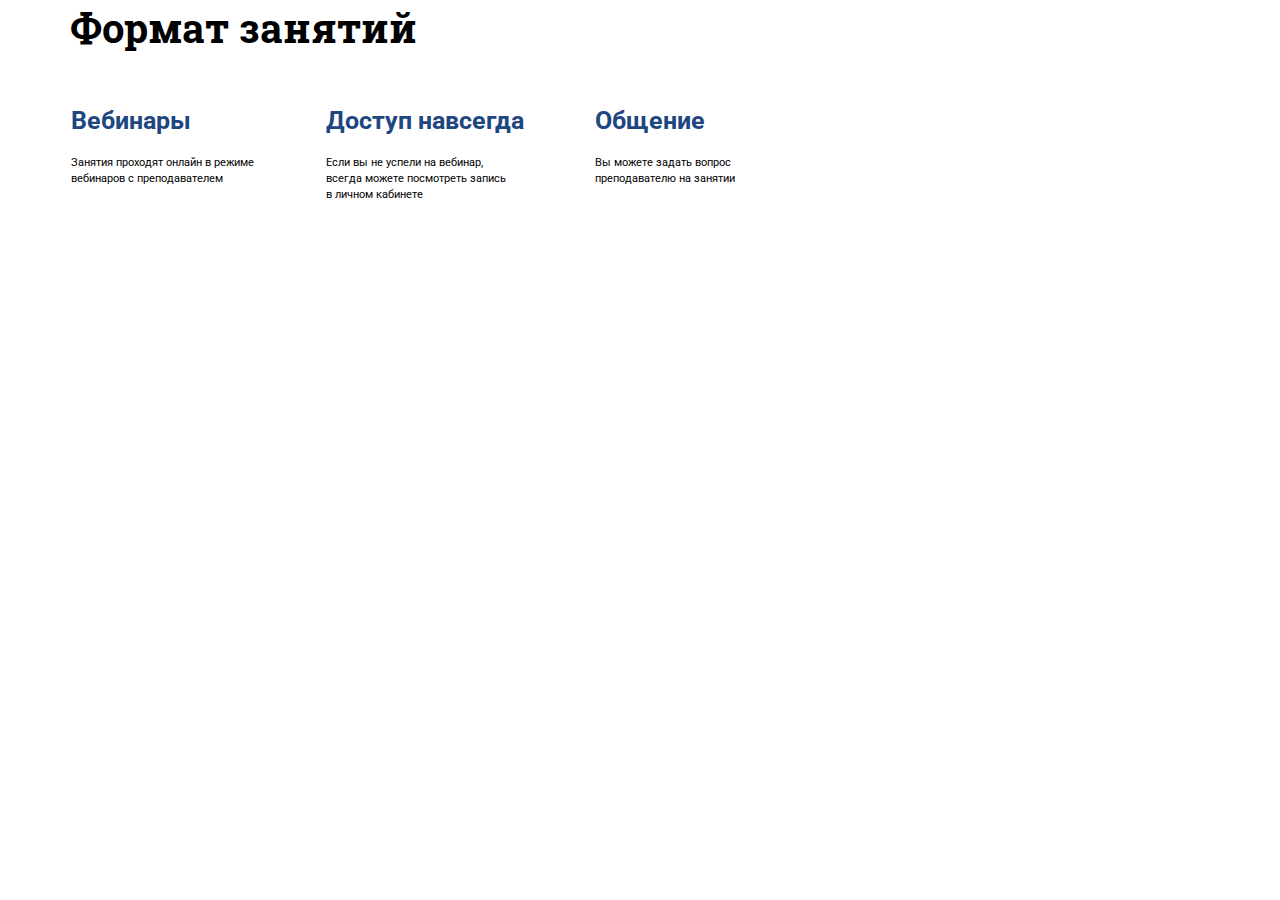
==== index.html @ 4d5e4b3a "update" ====
<!DOCTYPE html>
    <html lang="en">
        <head>
            <meta charset="UTF-8">
            <meta name="viewport" content="width=device-width, initial-scale=1.0">
            <title>Format zanyatiy</title>
            <link rel="preconnect" href="https://fonts.googleapis.com">
            <link rel="preconnect" href="https://fonts.gstatic.com" crossorigin>
            <link
                href="https://fonts.googleapis.com/css2?family=Roboto+Slab:wght@700&display=swap"
                rel="stylesheet">
            <link
                href="https://fonts.googleapis.com/css2?family=Roboto:wght@400;700&display=swap"
                rel="stylesheet">
            <link rel="stylesheet" href="css/style.css">
        </head>
        <body>
            <section>
                <div class="page">
                    <div class="main">
                        <h1>Формат занятий</h1>
                        <div class="container">
                            <div class="item">
                                <p class="head">Вебинары</p>
                                <p class="article">Занятия проходят онлайн
                                    в режиме вебинаров
                                    с преподавателем</p>
                            </div>
                            <div class="item">
                                <p class="head">Доступ навсегда</p>
                                <p class="article">Если вы не успели на вебинар,
                                    всегда
                                    можете посмотреть запись в личном кабинете</p>
                            </div>
                            <div class="item">
                                <p class="head">Общение</p>
                                <p class="article">Вы можете задать вопрос
                                    преподавателю на занятии</p>
                            </div>
                        </div>
                    </div>
                </div>
            </section>
        </body>
    </html>
---- css/style.css ----
* {
  margin: 0;
  padding: 0;
  box-sizing: border-box;
}

h1 {
  width: 100%;
  font-family: "Roboto Slab", serif;
  font-weight: 700;
  font-style: normal;
  margin-left: 70.08px;
  margin-bottom: 20px;
  line-height: 55.76px;
  font-size: 40px;
}


.container {
  display: flex;
}

.item {
  height: 22.59px;
  margin-left: 70.66px;
  font-family: "Roboto", sans-serif;
}

.article {
  display: inline-block;
  width: 185px;
  height: 39px;
  font-weight: 400;
  font-size: 11px;
  line-height: 16px;
}

.head {
  font-weight: 700;
  font-size: 25px;
  color: #1E4681;
  margin-top: 30px;
  margin-bottom: 20px;

}

.main {
  height: 200px;
  margin-bottom: 150px;
}


@media screen and (min-width: 992px) and (max-width:1279px) {
  h1 {
    width: 386.3px;
    height: 53.86px;
    font-size: 32px;
    line-height: 32.44px;
  }

  .head {
    width: 123.94px;
    height: 22.59px;
    font-size: 15px;
    line-height: 19.5px;
  }

  .article {
    width: 172px;
    height: 63px;
    font-size: 11px;
    line-height: 14.3px;
  }
}


@media screen and (min-width: 320px) and (max-width:991px) {
  .container {
    flex-direction: column;
  }

  h1 {
    width: 310.8px;
    line-height: 26.36px;
    font-size: 26px;
    margin-top: 20px;

  }

  .article {
    width: 250px;
    height: 48px;
    font-size: 12px;
    line-height: 15px;
  }

  .head {
    width: 150px;
    height: 18.17px;
    font-size: 15px;
    line-height: 31px;
    margin-bottom: 20px;
    margin-top: 0;
    color: #1E4681;
  }

  .item {
    margin-top: 60px;
  }

}
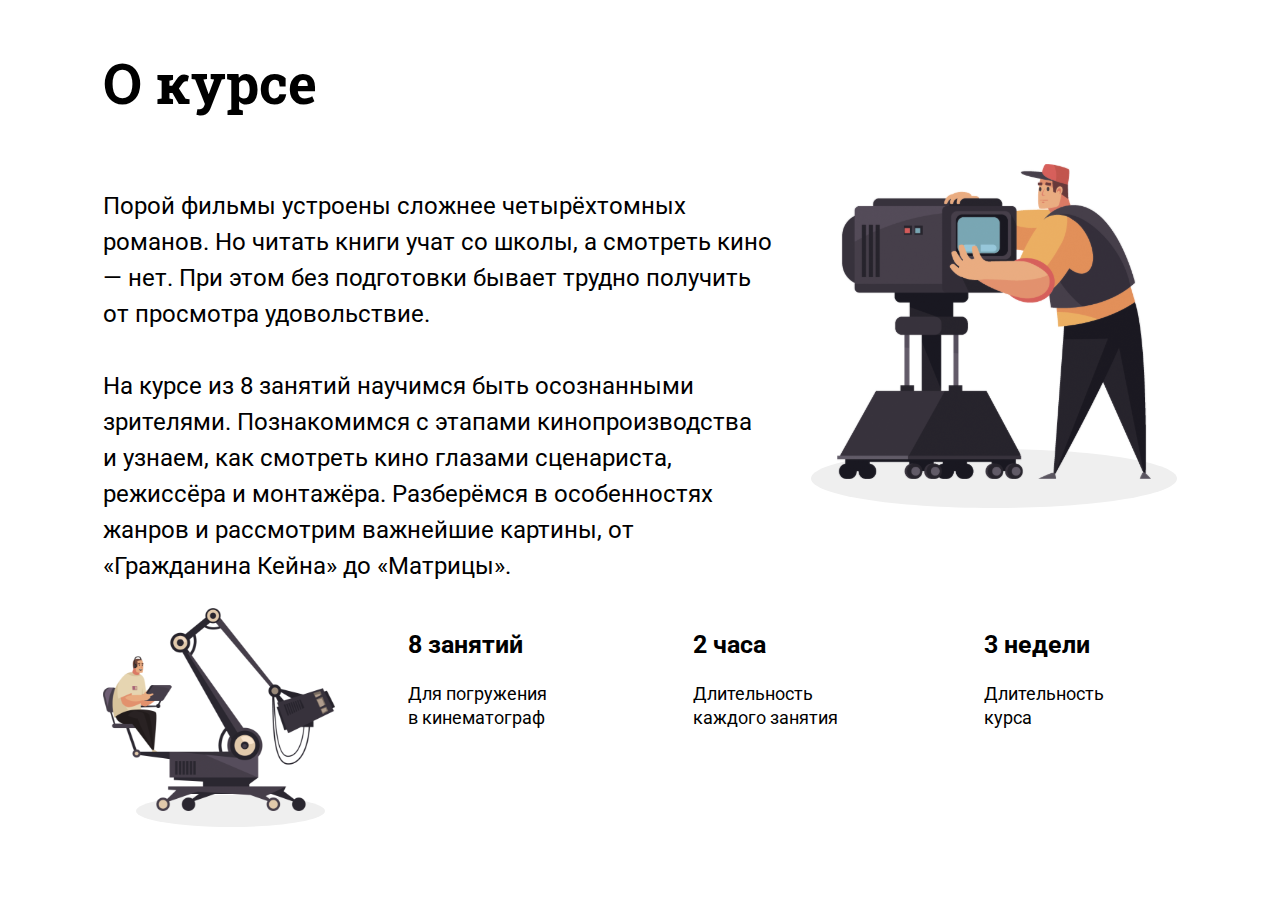
==== commit ebb673e3: "course" ====
--- a/index.html
+++ b/index.html
@@ -1,45 +1,61 @@
-    <!DOCTYPE html>
-    <html lang="en">
-        <head>
-            <meta charset="UTF-8">
-            <meta name="viewport" content="width=device-width, initial-scale=1.0">
-            <title>Format zanyatiy</title>
-            <link rel="preconnect" href="https://fonts.googleapis.com">
-            <link rel="preconnect" href="https://fonts.gstatic.com" crossorigin>
-            <link
-                href="https://fonts.googleapis.com/css2?family=Roboto+Slab:wght@700&display=swap"
-                rel="stylesheet">
-            <link
-                href="https://fonts.googleapis.com/css2?family=Roboto:wght@400;700&display=swap"
-                rel="stylesheet">
-            <link rel="stylesheet" href="css/style.css">
-        </head>
-        <body>
-            <section>
-                <div class="page">
-                    <div class="main">
-                        <h1>Формат занятий</h1>
-                        <div class="container">
-                            <div class="item">
-                                <p class="head">Вебинары</p>
-                                <p class="article">Занятия проходят онлайн
-                                    в режиме вебинаров
-                                    с преподавателем</p>
-                            </div>
-                            <div class="item">
-                                <p class="head">Доступ навсегда</p>
-                                <p class="article">Если вы не успели на вебинар,
-                                    всегда
-                                    можете посмотреть запись в личном кабинете</p>
-                            </div>
-                            <div class="item">
-                                <p class="head">Общение</p>
-                                <p class="article">Вы можете задать вопрос
-                                    преподавателю на занятии</p>
-                            </div>
-                        </div>
-                    </div>
-                </div>
-            </section>
-        </body>
-    </html>+<!DOCTYPE html>
+<html lang="en">
+
+<head>
+    <meta charset="UTF-8">
+    <meta name="viewport" content="width=device-width, initial-scale=1.0">
+    <title>Document</title>
+    <link rel="stylesheet" href="./style.css">
+    <link href="https://fonts.googleapis.com/css2?family=Roboto+Slab:wght@100..900&display=swap" rel="stylesheet">
+    <link href="https://fonts.googleapis.com/css2?family=Roboto+Slab:wght@100..900&family=Roboto:ital,wght@0,100;0,300;0,400;0,500;0,700;0,900;1,100;1,300;1,400;1,500;1,700;1,900&display=swap"
+        rel="stylesheet">
+</head>
+<body>
+    <section class="paragraph2">
+        <section class="header"> <h2>О курсе</h2>
+        </section>
+
+        <div class="course-text">
+            <p>Порой фильмы устроены сложнее четырёхтомных <br> романов.
+                Но читать книги учат со школы, а смотреть кино <br> — нет.
+                При этом без подготовки бывает трудно получить <br> от просмотра
+                удовольствие.
+                <br>
+                <br>
+                На курсе из 8 занятий научимся быть осознанными <br> зрителями.
+                Познакомимся с этапами кинопроизводства <br> и узнаем,
+                как смотреть кино глазами сценариста, <br> режиссёра и
+                монтажёра. Разберёмся в особенностях <br> жанров и рассмотрим
+                важнейшие картины, от <br> «Гражданина Кейна» до «Матрицы».
+            </p>
+            <img id="photograph" src="./pictures/Frame.svg" alt="picture1">
+        </div>
+
+        <article class="table">
+            <img id="worker-man" src="./pictures/picture2.svg" alt="picture2">
+
+            <div class="course-info">
+                <h2>8 занятий </h2>
+                <p>Для погружения <br>
+                    в кинематограф</p>
+            </div>
+
+            <div class="course-info">
+                <h2>2 часа</h2>
+                <p>Длительность <br>
+                    каждого занятия</p>
+            </div>
+
+            <div class="course-info">
+                <h2>3 недели</h2>
+                <p>Длительность <br>
+                    курса</p>
+            </div>
+
+        </article>
+    </section>
+
+    
+</body>
+
+</html>--- a/style.css
+++ b/style.css
@@ -0,0 +1,141 @@
+   /* paragraph2 */
+  .paragraph2 h2{
+      font-family: 'Roboto Slab';
+      font-weight: 700;
+      font-size: 55px;
+    }
+  .paragraph2{
+      font-family: "Roboto", sans-serif;
+      width: 85%;
+      margin: 0 auto;
+    }
+   #worker-man{
+      width: 232px;
+      height: 219px;
+    }
+  .course-text{
+      display: flex;
+      justify-content: space-between;
+    }
+  .course-text p{
+      font-size: 24px;
+      font-weight: 400;
+      line-height: 36px;
+    }
+  #photograph{
+      width: 366px;
+      height: 344px;
+  }
+  .table{
+      display: flex;
+  }
+  .table div{
+      margin: 0 auto;
+  }
+  .course-info h2{
+      font-weight: 700;
+      font-size: 25px;
+      line-height: 32.5px;
+      font-family: 'Roboto';
+  }
+  .course-info p{
+      font-weight: 400;
+      font-size: 18px;
+      line-height: 23.4px;
+      font-family: 'Roboto';
+  }
+
+   /* tablet media */
+
+@media only screen and (min-width: 992px) and (max-width: 1279px){
+  .paragraph2{
+      width: 85%;
+      margin: 0 auto;
+  }
+  .paragraph2 h2{
+    font-size: 32px;
+    line-height: 32.44px;
+  }
+  .paragraph2 p{
+    font-size:14px ;
+    line-height: 21px;
+    width: 85%;
+  }
+#photograph{
+    width:211.98px ;
+    height: 199.23px;
+  }
+#worker-man{
+    width: 134.37px;
+    height: 126.84px;
+  }
+.course-info h2{
+    font-size: 15px;
+    line-height: 19.5px;
+  } 
+.course-info p{
+   font-size: 13px;
+   line-height: 14.3px;
+  }
+
+}
+
+/* Mobile media */
+
+@media only screen and (min-width: 320px) and (max-width: 991px){
+  .paragraph2{
+      width: 100vw;
+      margin: 0 auto;
+      display: flex;
+      flex-direction: column;
+      align-items: center;
+  }
+  .paragraph2 h2{
+      font-size: 38px;
+      line-height: 26.36px;
+      margin: 0px;
+  }
+  .paragraph2 p{
+      font-size: 27px;
+      line-height: 30.3px;
+  }
+  #photograph{
+      margin: 0 auto;
+  }
+  #worker-man{
+      display: none;
+  }
+  .course-text{
+      display: flex;
+      /* flex-direction: column; */
+      flex-wrap: wrap;
+      width: 70%;
+      max-width: 290px;
+  }
+  .course-text p{
+      font-size: 12px;
+  }
+  .course-text h2{
+      font-size: 15px;
+  }
+  .course-info{
+      width: 100px;
+  }
+  .course-info h2{
+      font-size: 20px;
+      width: 20vw; 
+  }
+  .course-info p{
+      margin-top: 0px;
+      font-size: 16px;
+      font-weight: 400;
+  }
+  /* .course-info:last-child{
+      justify-content: flex-start;
+ }  */
+  .table{
+     flex-wrap: wrap; 
+     width: 80%;
+ }
+
+}
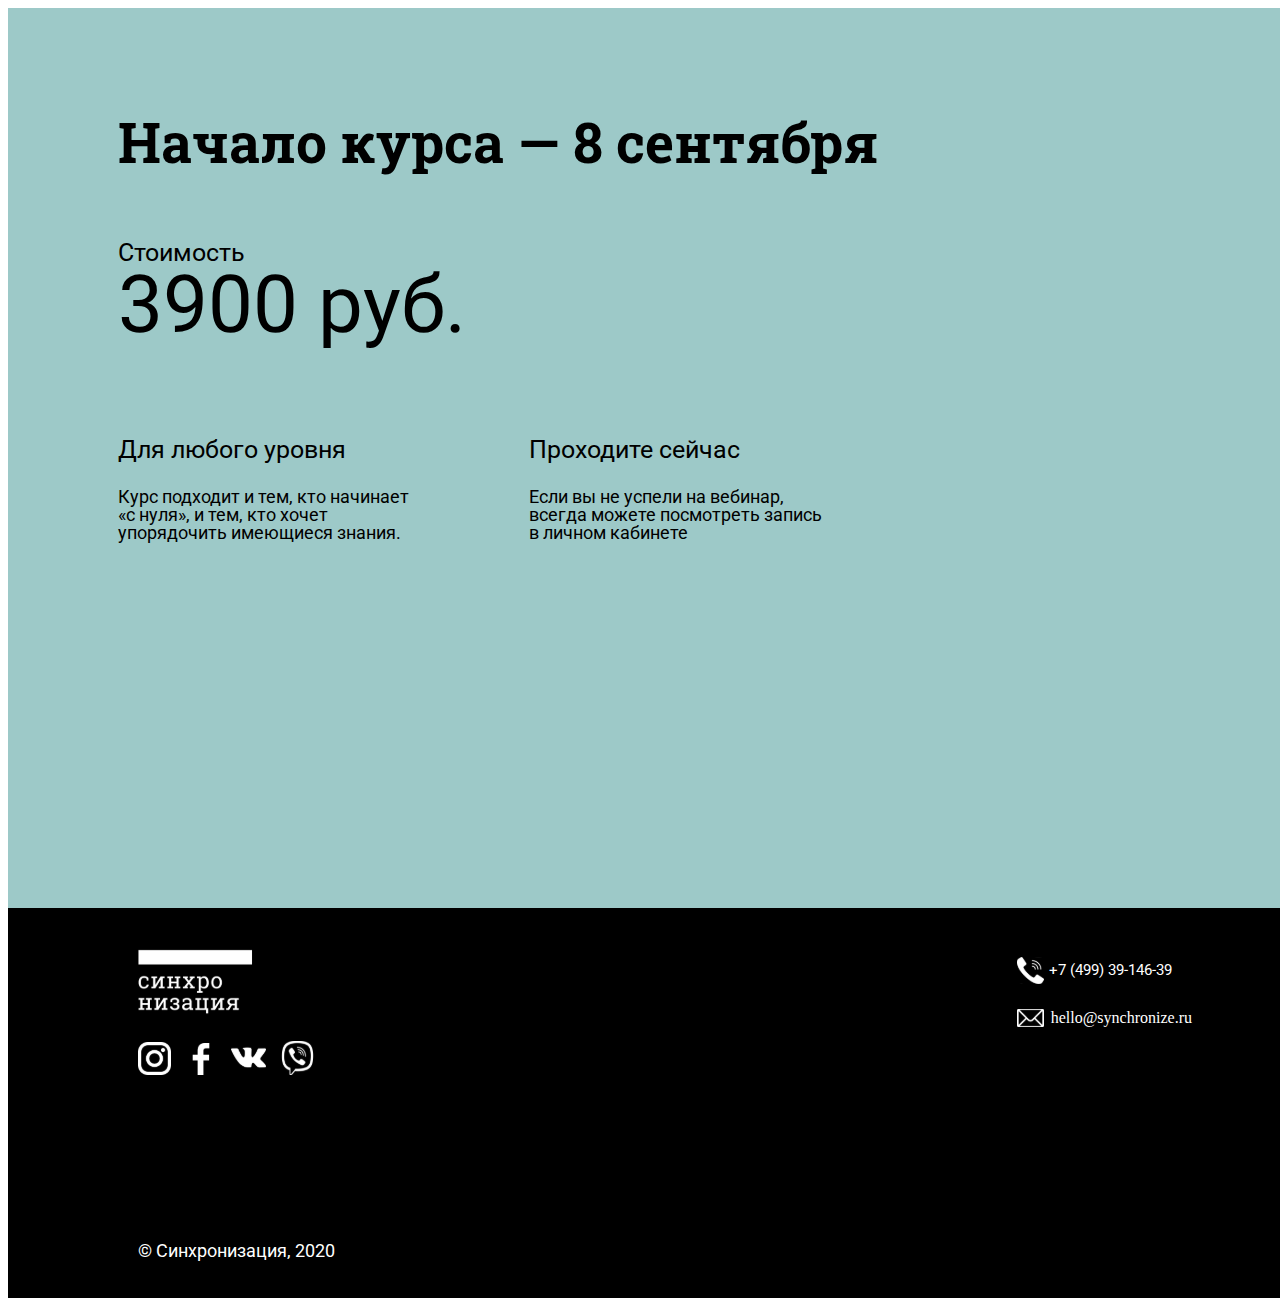
==== commit 8f8c90a2: "end" ====
--- a/index.html
+++ b/index.html
@@ -7,55 +7,64 @@
     <title>Document</title>
     <link rel="stylesheet" href="./style.css">
     <link href="https://fonts.googleapis.com/css2?family=Roboto+Slab:wght@100..900&display=swap" rel="stylesheet">
-    <link href="https://fonts.googleapis.com/css2?family=Roboto+Slab:wght@100..900&family=Roboto:ital,wght@0,100;0,300;0,400;0,500;0,700;0,900;1,100;1,300;1,400;1,500;1,700;1,900&display=swap"
+    <link
+        href="https://fonts.googleapis.com/css2?family=Roboto+Slab:wght@100..900&family=Roboto:ital,wght@0,100;0,300;0,400;0,500;0,700;0,900;1,100;1,300;1,400;1,500;1,700;1,900&display=swap"
         rel="stylesheet">
 </head>
+
 <body>
-    <section class="paragraph2">
-        <section class="header"> <h2>О курсе</h2>
-        </section>
+    <section class="course-end">
+        <h2 class="time">Начало курса — 8 сентября</h2>
+        <p class="price">Стоимость</p>
+        <h2 class="rub">3900 руб.</h2>
 
-        <div class="course-text">
-            <p>Порой фильмы устроены сложнее четырёхтомных <br> романов.
-                Но читать книги учат со школы, а смотреть кино <br> — нет.
-                При этом без подготовки бывает трудно получить <br> от просмотра
-                удовольствие.
-                <br>
-                <br>
-                На курсе из 8 занятий научимся быть осознанными <br> зрителями.
-                Познакомимся с этапами кинопроизводства <br> и узнаем,
-                как смотреть кино глазами сценариста, <br> режиссёра и
-                монтажёра. Разберёмся в особенностях <br> жанров и рассмотрим
-                важнейшие картины, от <br> «Гражданина Кейна» до «Матрицы».
-            </p>
-            <img id="photograph" src="./pictures/Frame.svg" alt="picture1">
-        </div>
+        <div class="info">
 
-        <article class="table">
-            <img id="worker-man" src="./pictures/picture2.svg" alt="picture2">
-
-            <div class="course-info">
-                <h2>8 занятий </h2>
-                <p>Для погружения <br>
-                    в кинематограф</p>
+            <div>
+                <p class="thead">Для любого уровня</p>
+                <p class="base">Курс подходит и тем, кто начинает <br> «с нуля», и тем, кто хочет <br>
+                    упорядочить имеющиеся знания.</p>
             </div>
 
-            <div class="course-info">
-                <h2>2 часа</h2>
-                <p>Длительность <br>
-                    каждого занятия</p>
+            <div>
+                <p class="thead">Проходите сейчас</p>
+                <p class="base">Если вы не успели на вебинар, <br> всегда можете посмотреть запись <br>
+                    в личном кабинете</p>
+            </div>
+        </div>
+    </section>
+
+    <footer>
+        <div class="black">
+            <div class="all-left">
+                <div class="logo">
+                    <img id="footer-logo" src="/pictures/footer-logo.svg" alt="footer">
+                </div>
+                <div class="logos">
+                    <img id="insta" src="./pictures/insta.svg" alt="instagram">
+                    <img id="fb" src="./pictures/fb.svg" alt="fb">
+                    <img id="twit" src="./pictures/twitter.svg" alt="twitter">
+                    <img id="watsapp" src="./pictures/watsapp.svg" alt="watsapp">
+                </div>
+            </div>
+            <div class="left">
+                <div class="phone">
+                    <img class="cell-phone" src="./pictures/phone_white.svg" alt="phone">
+                    <p class="number">+7 (499) 39-146-39</p>
+                </div>
+
+                <div class="mail">
+                    <img class="e-mail" src="./pictures/mail_white.svg" alt="mail">
+                    <p class="hello">hello@synchronize.ru</p>
+
+                </div>
             </div>
 
-            <div class="course-info">
-                <h2>3 недели</h2>
-                <p>Длительность <br>
-                    курса</p>
-            </div>
+        </div>
+        <p class="date">© Синхронизация, 2020</p>
 
-        </article>
-    </section>
+    </footer>
 
-    
 </body>
 
 </html>--- a/style.css
+++ b/style.css
@@ -1,141 +1,252 @@
-   /* paragraph2 */
-  .paragraph2 h2{
-      font-family: 'Roboto Slab';
-      font-weight: 700;
-      font-size: 55px;
-    }
-  .paragraph2{
-      font-family: "Roboto", sans-serif;
-      width: 85%;
-      margin: 0 auto;
-    }
-   #worker-man{
-      width: 232px;
-      height: 219px;
-    }
-  .course-text{
-      display: flex;
-      justify-content: space-between;
-    }
-  .course-text p{
-      font-size: 24px;
-      font-weight: 400;
-      line-height: 36px;
-    }
-  #photograph{
-      width: 366px;
-      height: 344px;
-  }
-  .table{
-      display: flex;
-  }
-  .table div{
-      margin: 0 auto;
-  }
-  .course-info h2{
-      font-weight: 700;
-      font-size: 25px;
-      line-height: 32.5px;
-      font-family: 'Roboto';
-  }
-  .course-info p{
-      font-weight: 400;
-      font-size: 18px;
-      line-height: 23.4px;
-      font-family: 'Roboto';
-  }
+/* footer'den ust hisse */
+  
+.course-end{
+    width: 100%;
+    height: 100vh;
+    padding-left: 50px;
+    background-color: #9DC9C8;
+    display: flex;
+    flex-direction: column;
+    align-content:space-evenly;
+}
+.info{
+   display: flex;
+   font-family: 'Roboto';
+   font-weight: 400;
+   font-size: 25px;
+   line-height: 101.38%;
+}
+.price{
+    font-weight: 400;
+    font-size: 25px;
+    font-family: 'Roboto';
+    line-height: 101.38%;
+    padding: 0px 60px;
+    margin-bottom: 0px;
+}
+.time{
+    font-family: 'Roboto Slab';
+    font-weight: 700;
+    font-size: 55px;
+    line-height: 101.38%;
+    padding:60px 0px 0px 60px;
+}
+.rub{
+    font-family: 'Roboto';
+    font-weight: 400;
+    font-size: 80px;
+    line-height: 101.38%;
+    padding: 0px 0px 0px 60px;
+    margin-top: 0px;
+}
+.thead{
+    font-weight: 400;
+    font-size: 25px;
+    line-height: 25.35px;
+    padding: 0px 60px ;
+}
+.base{
+    font-weight: 400;
+    font-size: 18px;
+    line-height: 18.25px;
+    padding: 0px 60px;
+}
+
+   /* footer */
+
+footer{
+   width: 100%;
+   height: 390px ;
+   padding-left: 50px;
+   background-color: #000;
+   display: flex;
+   flex-direction: column;
+   justify-content: space-between;
+}
+ .black{
+  display: flex;
+  justify-content: space-between;
+}  
+#insta{
+  padding: 0px 10px 0px 0px;
+}
+#fb{
+  padding: 0px 10px 0px 0px;
+}
+#twit{
+  padding: 0px 10px 0px 0px;
+}
+#watsapp{
+  padding: 0px 10px 0px 0px;
+}
+.logo{
+  padding: 40px 0px 0px 80px;
+  margin-left: 0px;
+}
+.logos{
+  padding:20px 0px 0px 80px ;
+}
+.left{
+  flex-direction: column;
+  padding: 40px 130px 0px 0px;
+}
+.left p{
+  color: #fff;
+}
+.phone{
+  display: flex;
+}
+.cell-phone{
+  margin-right: 5px;
+}
+.number{
+ font-family: 'Roboto';
+ font-weight: 400;
+ font-size: 15px;
+ line-height: 101.38%;
+ color: #FFFFFF;
+}
+.mail{
+  display: flex;
+}
+.e-mail{
+  margin-right: 7px;
+}
+.date{
+ color: #fff;
+ font-family: 'Roboto';
+ font-weight: 400;
+ font-size: 18px;
+ line-height: 101.38%;
+ padding:0px 0px 20px 80px;
+ }
+.all-left{
+ display: flex;
+ flex-direction: column;
+ }
 
    /* tablet media */
 
 @media only screen and (min-width: 992px) and (max-width: 1279px){
-  .paragraph2{
-      width: 85%;
-      margin: 0 auto;
-  }
-  .paragraph2 h2{
-    font-size: 32px;
-    line-height: 32.44px;
-  }
-  .paragraph2 p{
-    font-size:14px ;
-    line-height: 21px;
-    width: 85%;
-  }
-#photograph{
-    width:211.98px ;
-    height: 199.23px;
-  }
-#worker-man{
-    width: 134.37px;
-    height: 126.84px;
-  }
-.course-info h2{
-    font-size: 15px;
-    line-height: 19.5px;
-  } 
-.course-info p{
-   font-size: 13px;
-   line-height: 14.3px;
-  }
-
+    .course-end{
+        width: 100%;
+        height:451.75px;
+        padding-left: 50px;
+        }
+      .time{
+        font-size: 32px;
+        line-height: 32.44px;
+        }
+      .price{
+        font-size: 14px;
+        line-height: 14.19px;
+        }
+      .rub{
+        font-size: 46px;
+        line-height: 46.64px;
+        }
+      .thead{
+        font-size: 14px;
+        line-height: 14.19px;
+        }
+      .base{
+        font-size: 10px;
+        line-height: 10.14px;
+        }
+      footer{
+        width: 100%;
+        height: 225.88px;
+        padding-left:50px ;
+        }
+      #footer-logo{
+        width: 66.6px;
+        height: 39.38px;
+        }
+      #insta{
+        width: 19.11px;
+        height: 19.11px;
+        }
+      #fb{
+        width: 18.53px;
+        height:18.53px ;
+        }
+      #twit{
+        width: 20.27px;
+        height: 20.27px;
+        }
+      #watsapp{
+        width: 19.69px;
+        height: 19.69px;
+        }
+      .cell-phone{
+        width: 15.64px;
+        height: 15.64px;
+        }
+      .number{
+        font-size: 14px;
+        line-height: 14.19px;
+        margin-top: 0px ;
+        }
+      .e-mail{
+        width: 15.64px;
+        height: 10.43px;
+        }
+      .hello{
+        font-size: 14px;
+        line-height: 14.19px;
+        margin-top: 0px;
+       }
+      .date{
+        font-size: 10px;
+        line-height: 10.14px;
+       } 
 }
 
 /* Mobile media */
 
 @media only screen and (min-width: 320px) and (max-width: 991px){
-  .paragraph2{
-      width: 100vw;
-      margin: 0 auto;
-      display: flex;
-      flex-direction: column;
-      align-items: center;
-  }
-  .paragraph2 h2{
-      font-size: 38px;
-      line-height: 26.36px;
-      margin: 0px;
-  }
-  .paragraph2 p{
-      font-size: 27px;
-      line-height: 30.3px;
-  }
-  #photograph{
-      margin: 0 auto;
-  }
-  #worker-man{
-      display: none;
-  }
-  .course-text{
-      display: flex;
-      /* flex-direction: column; */
-      flex-wrap: wrap;
-      width: 70%;
-      max-width: 290px;
-  }
-  .course-text p{
-      font-size: 12px;
-  }
-  .course-text h2{
-      font-size: 15px;
-  }
-  .course-info{
-      width: 100px;
-  }
-  .course-info h2{
-      font-size: 20px;
-      width: 20vw; 
-  }
-  .course-info p{
-      margin-top: 0px;
-      font-size: 16px;
-      font-weight: 400;
-  }
-  /* .course-info:last-child{
-      justify-content: flex-start;
- }  */
-  .table{
-     flex-wrap: wrap; 
-     width: 80%;
- }
-
-}
+    .course-end{
+        width: 100%;
+        padding-right: 35px;
+        padding-bottom: 20px;
+    }
+    .time{
+     font-size: 26px;
+    }
+    .price{
+     font-size: 12px;
+    }
+    .rub{
+     font-size: 37px;
+    }
+    .thead{
+     font-size: 12px;
+    }
+    .base{
+     font-size: 10px;
+    }
+     .course-end .time{
+        width: 30%;
+        font-size: 36px;
+        line-height: 37.36px;
+    }
+    .course-end .price{
+        font-size: 12px;
+    }
+    .course-end .rub{
+        font-size: 37px;
+    }
+    footer{
+        width: 100%;
+        height: 60vh;
+        padding-right: 35px;
+    }
+    .black{
+        display: flex;
+        flex-direction: column;
+    }
+    .left{
+        padding: 60px 0px 0px 80px;
+        line-height: 5px;
+    }
+ }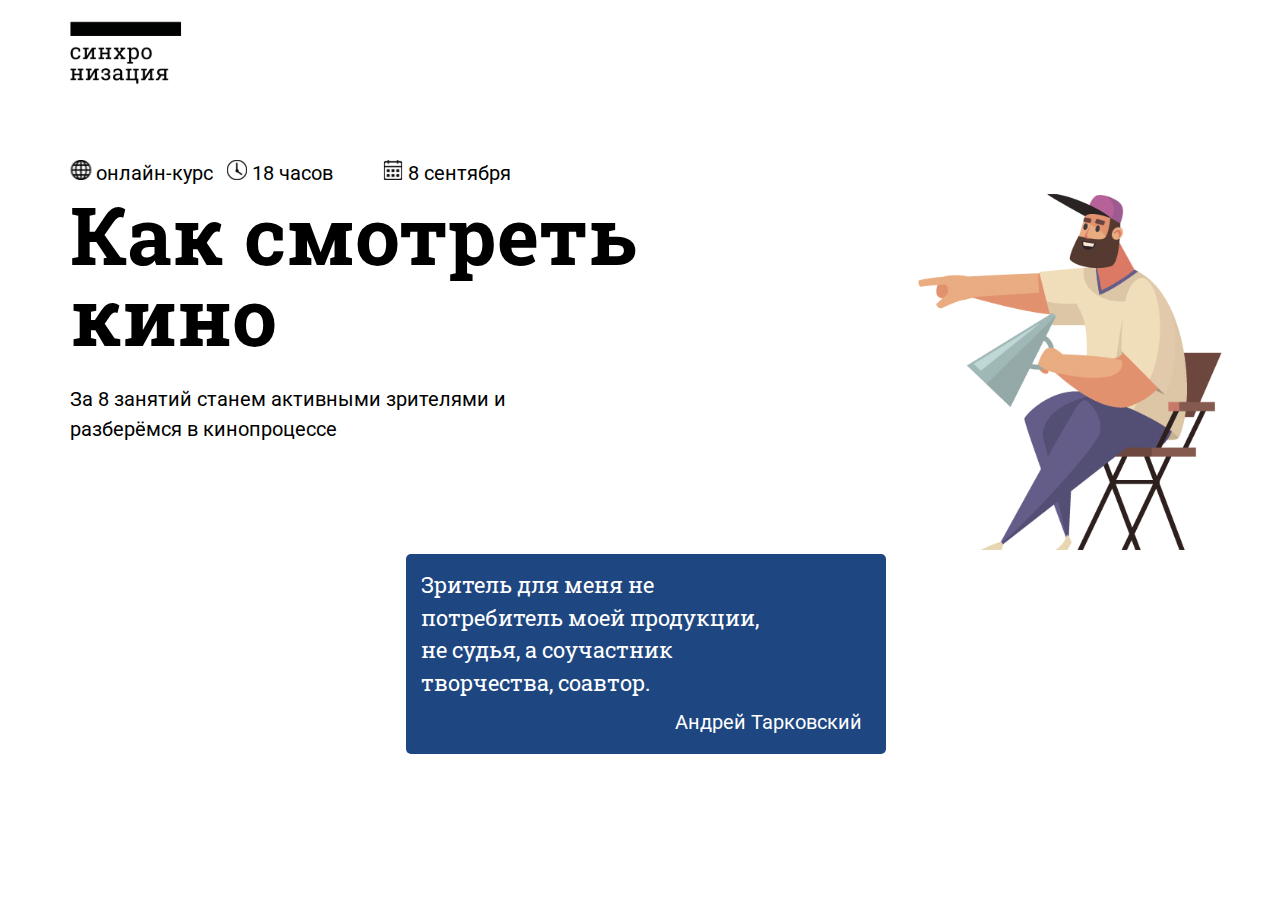
==== commit b85dbadc: "update" ====
--- a/index.html
+++ b/index.html
@@ -1,70 +1,63 @@
 <!DOCTYPE html>
-<html lang="en">
-
-<head>
-    <meta charset="UTF-8">
-    <meta name="viewport" content="width=device-width, initial-scale=1.0">
-    <title>Document</title>
-    <link rel="stylesheet" href="./style.css">
-    <link href="https://fonts.googleapis.com/css2?family=Roboto+Slab:wght@100..900&display=swap" rel="stylesheet">
-    <link
-        href="https://fonts.googleapis.com/css2?family=Roboto+Slab:wght@100..900&family=Roboto:ital,wght@0,100;0,300;0,400;0,500;0,700;0,900;1,100;1,300;1,400;1,500;1,700;1,900&display=swap"
-        rel="stylesheet">
-</head>
-
-<body>
-    <section class="course-end">
-        <h2 class="time">Начало курса — 8 сентября</h2>
-        <p class="price">Стоимость</p>
-        <h2 class="rub">3900 руб.</h2>
-
-        <div class="info">
-
-            <div>
-                <p class="thead">Для любого уровня</p>
-                <p class="base">Курс подходит и тем, кто начинает <br> «с нуля», и тем, кто хочет <br>
-                    упорядочить имеющиеся знания.</p>
-            </div>
-
-            <div>
-                <p class="thead">Проходите сейчас</p>
-                <p class="base">Если вы не успели на вебинар, <br> всегда можете посмотреть запись <br>
-                    в личном кабинете</p>
-            </div>
-        </div>
-    </section>
-
-    <footer>
-        <div class="black">
-            <div class="all-left">
-                <div class="logo">
-                    <img id="footer-logo" src="/pictures/footer-logo.svg" alt="footer">
-                </div>
-                <div class="logos">
-                    <img id="insta" src="./pictures/insta.svg" alt="instagram">
-                    <img id="fb" src="./pictures/fb.svg" alt="fb">
-                    <img id="twit" src="./pictures/twitter.svg" alt="twitter">
-                    <img id="watsapp" src="./pictures/watsapp.svg" alt="watsapp">
+<html lang="ru">
+    <head>
+        <meta charset="UTF-8">
+        <meta name="viewport" content="width=device-width, initial-scale=1.0">
+        <title>kak smotret kino</title>
+        <link rel="preconnect" href="https://fonts.googleapis.com">
+        <link rel="preconnect" href="https://fonts.gstatic.com" crossorigin>
+        <link
+            href="https://fonts.googleapis.com/css2?family=Roboto&family=Roboto+Slab:wght@400;700&display=swap"
+            rel="stylesheet">
+        <link
+            href="https://fonts.googleapis.com/css2?family=Roboto:wght@400;700&display=swap"
+            rel="stylesheet">
+        <link rel="stylesheet" href="css/style.css">
+    </head>
+    <body>
+        <section>
+            <div class="container">
+                <div class="block">
+                    <div>
+                        <header class="header">
+                            <img src="images/logo.svg" alt="logo">
+                        </header>
+                    </div>
+                    <div class="div-header">
+                        <div class="drop">
+                            <img class="logo" src="images/globe.svg" alt>
+                            <p class="text">онлайн-курс</p>
+                        </div>
+                        <div class="drop">
+                            <img class="logo" src="images/img_135744.svg" alt>
+                            <p class="text">18 часов </p>
+                        </div>
+                        <div class="drop">
+                            <img class="logo" src="images/calendar_2.svg" alt>
+                            <p class="text">8 сентября </p>
+                        </div>
+                    </div>
+                    <div class="container1">
+                        <div class="item">
+                            <h1>Как смотреть кино</h1>
+                            <p class="paragraph">За 8 занятий станем активными
+                                зрителями
+                                и разберёмся в кинопроцессе</p>
+                        </div>
+                        <div class="item2">
+                            <img class="image" src="images/noroot_1.svg" alt>
+                        </div>
+                    </div>
+                    <div class="div-rectangle">
+                        <div class="rectangle">
+                            <p id="text">Зритель для меня
+                                не потребитель моей продукции, не судья, а
+                                соучастник творчества, соавтор. </p>
+                            <p id="author">Андрей Тарковский</p>
+                        </div>
+                    </div>
                 </div>
             </div>
-            <div class="left">
-                <div class="phone">
-                    <img class="cell-phone" src="./pictures/phone_white.svg" alt="phone">
-                    <p class="number">+7 (499) 39-146-39</p>
-                </div>
-
-                <div class="mail">
-                    <img class="e-mail" src="./pictures/mail_white.svg" alt="mail">
-                    <p class="hello">hello@synchronize.ru</p>
-
-                </div>
-            </div>
-
-        </div>
-        <p class="date">© Синхронизация, 2020</p>
-
-    </footer>
-
-</body>
-
+        </section>
+    </body>
 </html>--- a/css/style.css
+++ b/css/style.css
@@ -0,0 +1,214 @@
+* {
+    margin: 0;
+    padding: 0;
+    box-sizing: border-box;
+}
+
+.container {
+    width: 90%;
+    margin-top: 20px;
+    height: 100vh;
+    margin-left: 70px;
+}
+
+.div-header {
+    display: flex;
+}
+
+.drop {
+    margin-top: 70px;
+}
+
+.logo {
+    width: 22px;
+    height: 20px;
+}
+
+.text {
+    width: 130px;
+    height: 32px;
+    font-family: "Roboto", sans-serif;
+    font-weight: 400;
+    display: inline-block;
+    font-size: 20px;
+    line-height: 23px;
+}
+
+h1 {
+    width: 80%;
+    height: 190px;
+    font-family: "Roboto Slab", serif;
+    font-weight: 700;
+    font-size: 80px;
+    line-height: 81.11px;
+}
+
+.paragraph {
+    width: 60%;
+    height: 62px;
+    font-family: "Roboto", sans-serif;
+    font-weight: 400;
+    font-style: normal;
+    font-size: 20px;
+    line-height: 30px;
+}
+
+.container1 {
+    display: flex;
+    justify-content: space-between;
+}
+
+.image {
+    width: 304px;
+    height: 356px;
+}
+
+.div-rectangle {
+    display: flex;
+    justify-content: center;
+}
+
+.rectangle {
+    width: 480px;
+    height: 200px;
+    border-radius: 5px;
+    background-color: #1E4681;
+}
+
+.rectangle #text {
+    width: 80%;
+    height: 113px;
+    font-family: "Roboto Slab", serif;
+    font-weight: 400;
+    font-size: 22px;
+    line-height: 32.5px;
+    color: #FFFFFF;
+    padding: 15px;
+}
+
+.rectangle #author {
+    font-family: "Roboto", sans-serif;
+    font-weight: 400;
+    margin-top: 55px;
+    width: 95%;
+    height: 45.64px;
+    font-size: 20px;
+    line-height: 1px;
+    text-align: right;
+    color: #FFFFFF;
+}
+
+@media screen and (min-width: 992px) and (max-width:1279px) {
+
+    h1 {
+        width: 400px;
+        height: 110.04px;
+        font-size: 46px;
+        line-height: 46.64px;
+    }
+
+    .paragraph {
+        width: 80%;
+        height: 36px;
+        font-size: 12px;
+        line-height: 18px;
+    }
+
+    .image {
+        width: 176.07px;
+        height: 206.18px;
+    }
+
+    .rectangle {
+        width: 300px;
+        height: 125px;
+        border-radius: 2.9px;
+    }
+
+    .rectangle #text {
+        width: 249px;
+        height: 50px;
+        font-size: 14px;
+        line-height: 18px;
+        padding-bottom: 0;
+        margin-top: 0;
+    }
+
+    .rectangle #author {
+        font-size: 12px;
+        line-height: 15.6px;
+        margin-right: 20px;
+    }
+}
+
+@media screen and (min-width:320px) and (max-width:991px) {
+    .div-header {
+        width: 100%;
+        margin-top: 30px;
+        margin-bottom: 0;
+
+    }
+
+    .logo {
+        width: 15px;
+        height: 15px;
+    }
+
+    .text {
+        width: 120px;
+        height: 18.53px;
+        font-size: 18px;
+        line-height: 13.8px;
+        margin-left: 10px;
+    }
+
+    .drop {
+        display: flex;
+    }
+
+    h1 {
+        width: 292.63px;
+        height: 88.53px;
+        font-size: 37px;
+        line-height: 37.51px;
+        margin-top: 20px;
+    }
+
+    .paragraph {
+        width: 250px;
+        height: 28.96px;
+        font-size: 12px;
+        line-height: 15px;
+    }
+
+    .item2 {
+        display: flex;
+        justify-content: flex-end;
+    }
+
+    .image {
+        width: 141.66px;
+        height: 165.89px;
+    }
+
+    .rectangle {
+        width: 225.36px;
+        height: 93.19px;
+        border-radius: 2.33px;
+    }
+
+    .rectangle #text {
+        width: 200.64px;
+        height: 52.65px;
+        font-size: 11px;
+        line-height: 14.3px;
+    }
+
+    .rectangle #author {
+        width: 100%;
+        margin-top: 25px;
+        padding-right: 10px;
+        font-size: 11px;
+        line-height: 13px;
+    }
+}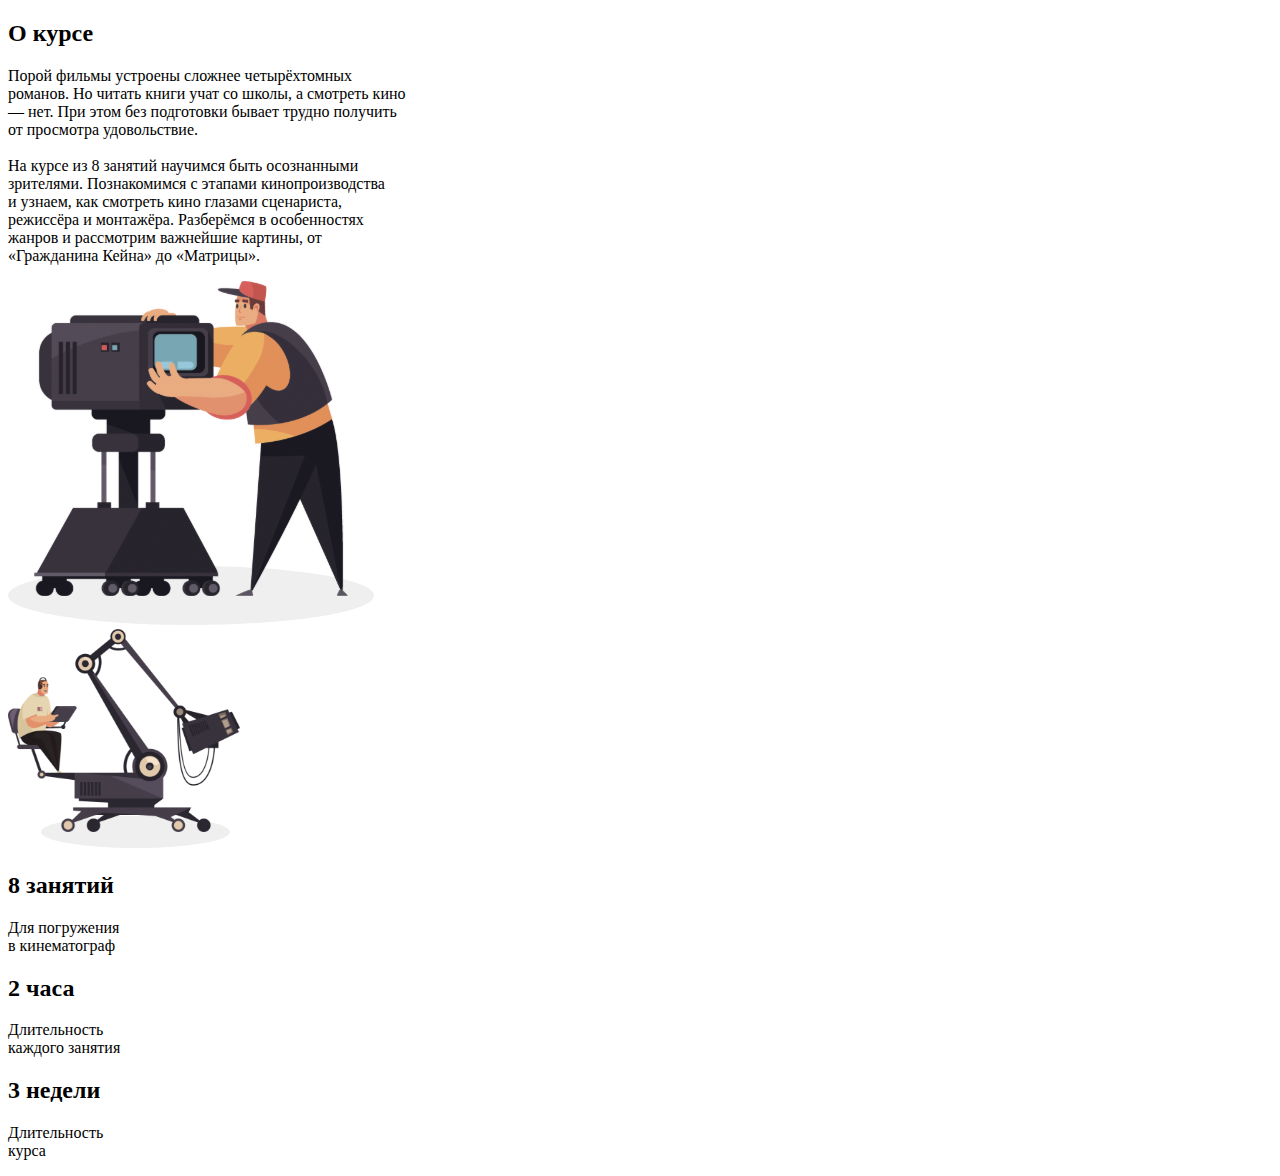
==== commit 0f082e9e: "update" ====
--- a/index.html
+++ b/index.html
@@ -1,63 +1,61 @@
 <!DOCTYPE html>
-<html lang="ru">
-    <head>
-        <meta charset="UTF-8">
-        <meta name="viewport" content="width=device-width, initial-scale=1.0">
-        <title>kak smotret kino</title>
-        <link rel="preconnect" href="https://fonts.googleapis.com">
-        <link rel="preconnect" href="https://fonts.gstatic.com" crossorigin>
-        <link
-            href="https://fonts.googleapis.com/css2?family=Roboto&family=Roboto+Slab:wght@400;700&display=swap"
-            rel="stylesheet">
-        <link
-            href="https://fonts.googleapis.com/css2?family=Roboto:wght@400;700&display=swap"
-            rel="stylesheet">
-        <link rel="stylesheet" href="css/style.css">
-    </head>
-    <body>
-        <section>
-            <div class="container">
-                <div class="block">
-                    <div>
-                        <header class="header">
-                            <img src="images/logo.svg" alt="logo">
-                        </header>
-                    </div>
-                    <div class="div-header">
-                        <div class="drop">
-                            <img class="logo" src="images/globe.svg" alt>
-                            <p class="text">онлайн-курс</p>
-                        </div>
-                        <div class="drop">
-                            <img class="logo" src="images/img_135744.svg" alt>
-                            <p class="text">18 часов </p>
-                        </div>
-                        <div class="drop">
-                            <img class="logo" src="images/calendar_2.svg" alt>
-                            <p class="text">8 сентября </p>
-                        </div>
-                    </div>
-                    <div class="container1">
-                        <div class="item">
-                            <h1>Как смотреть кино</h1>
-                            <p class="paragraph">За 8 занятий станем активными
-                                зрителями
-                                и разберёмся в кинопроцессе</p>
-                        </div>
-                        <div class="item2">
-                            <img class="image" src="images/noroot_1.svg" alt>
-                        </div>
-                    </div>
-                    <div class="div-rectangle">
-                        <div class="rectangle">
-                            <p id="text">Зритель для меня
-                                не потребитель моей продукции, не судья, а
-                                соучастник творчества, соавтор. </p>
-                            <p id="author">Андрей Тарковский</p>
-                        </div>
-                    </div>
-                </div>
+<html lang="en">
+
+<head>
+    <meta charset="UTF-8">
+    <meta name="viewport" content="width=device-width, initial-scale=1.0">
+    <title>Document</title>
+    <link rel="stylesheet" href="./style.css">
+    <link href="https://fonts.googleapis.com/css2?family=Roboto+Slab:wght@100..900&display=swap" rel="stylesheet">
+    <link href="https://fonts.googleapis.com/css2?family=Roboto+Slab:wght@100..900&family=Roboto:ital,wght@0,100;0,300;0,400;0,500;0,700;0,900;1,100;1,300;1,400;1,500;1,700;1,900&display=swap"
+        rel="stylesheet">
+</head>
+<body>
+    <section class="paragraph2">
+        <div class="header"> <h2>О курсе</h2>
+        </div>
+
+        <div class="course-text">
+            <p>Порой фильмы устроены сложнее четырёхтомных <br> романов.
+                Но читать книги учат со школы, а смотреть кино <br> — нет.
+                При этом без подготовки бывает трудно получить <br> от просмотра
+                удовольствие.
+                <br>
+                <br>
+                На курсе из 8 занятий научимся быть осознанными <br> зрителями.
+                Познакомимся с этапами кинопроизводства <br> и узнаем,
+                как смотреть кино глазами сценариста, <br> режиссёра и
+                монтажёра. Разберёмся в особенностях <br> жанров и рассмотрим
+                важнейшие картины, от <br> «Гражданина Кейна» до «Матрицы».
+            </p>
+            <img id="photograph" src="./pictures/Frame.svg" alt="picture1">
+        </div>
+
+        <article class="table">
+            <img id="worker-man" src="./pictures/picture2.svg" alt="picture2">
+
+            <div class="course-info">
+                <h2>8 занятий </h2>
+                <p>Для погружения <br>
+                    в кинематограф</p>
             </div>
-        </section>
-    </body>
+
+            <div class="course-info">
+                <h2>2 часа</h2>
+                <p>Длительность <br>
+                    каждого занятия</p>
+            </div>
+
+            <div class="course-info">
+                <h2>3 недели</h2>
+                <p>Длительность <br>
+                    курса</p>
+            </div>
+
+        </article>
+    </section>
+
+    
+</body>
+
 </html>--- a/style.css
+++ b/style.css
@@ -0,0 +1,252 @@
+/* footer'den ust hisse */
+  
+.course-end{
+    width: 100%;
+    height: 100vh;
+    padding-left: 50px;
+    background-color: #9DC9C8;
+    display: flex;
+    flex-direction: column;
+    align-content:space-evenly;
+}
+.info{
+   display: flex;
+   font-family: 'Roboto';
+   font-weight: 400;
+   font-size: 25px;
+   line-height: 101.38%;
+}
+.price{
+    font-weight: 400;
+    font-size: 25px;
+    font-family: 'Roboto';
+    line-height: 101.38%;
+    padding: 0px 60px;
+    margin-bottom: 0px;
+}
+.time{
+    font-family: 'Roboto Slab';
+    font-weight: 700;
+    font-size: 55px;
+    line-height: 101.38%;
+    padding:60px 0px 0px 60px;
+}
+.rub{
+    font-family: 'Roboto';
+    font-weight: 400;
+    font-size: 80px;
+    line-height: 101.38%;
+    padding: 0px 0px 0px 60px;
+    margin-top: 0px;
+}
+.thead{
+    font-weight: 400;
+    font-size: 25px;
+    line-height: 25.35px;
+    padding: 0px 60px ;
+}
+.base{
+    font-weight: 400;
+    font-size: 18px;
+    line-height: 18.25px;
+    padding: 0px 60px;
+}
+
+   /* footer */
+
+footer{
+   width: 100%;
+   height: 390px ;
+   padding-left: 50px;
+   background-color: #000;
+   display: flex;
+   flex-direction: column;
+   justify-content: space-between;
+}
+ .black{
+  display: flex;
+  justify-content: space-between;
+}  
+#insta{
+  padding: 0px 10px 0px 0px;
+}
+#fb{
+  padding: 0px 10px 0px 0px;
+}
+#twit{
+  padding: 0px 10px 0px 0px;
+}
+#watsapp{
+  padding: 0px 10px 0px 0px;
+}
+.logo{
+  padding: 40px 0px 0px 80px;
+  margin-left: 0px;
+}
+.logos{
+  padding:20px 0px 0px 80px ;
+}
+.left{
+  flex-direction: column;
+  padding: 40px 130px 0px 0px;
+}
+.left p{
+  color: #fff;
+}
+.phone{
+  display: flex;
+}
+.cell-phone{
+  margin-right: 5px;
+}
+.number{
+ font-family: 'Roboto';
+ font-weight: 400;
+ font-size: 15px;
+ line-height: 101.38%;
+ color: #FFFFFF;
+}
+.mail{
+  display: flex;
+}
+.e-mail{
+  margin-right: 7px;
+}
+.date{
+ color: #fff;
+ font-family: 'Roboto';
+ font-weight: 400;
+ font-size: 18px;
+ line-height: 101.38%;
+ padding:0px 0px 20px 80px;
+ }
+.all-left{
+ display: flex;
+ flex-direction: column;
+ }
+
+   /* tablet media */
+
+@media only screen and (min-width: 992px) and (max-width: 1279px){
+    .course-end{
+        width: 100%;
+        height:451.75px;
+        padding-left: 50px;
+        }
+      .time{
+        font-size: 32px;
+        line-height: 32.44px;
+        }
+      .price{
+        font-size: 14px;
+        line-height: 14.19px;
+        }
+      .rub{
+        font-size: 46px;
+        line-height: 46.64px;
+        }
+      .thead{
+        font-size: 14px;
+        line-height: 14.19px;
+        }
+      .base{
+        font-size: 10px;
+        line-height: 10.14px;
+        }
+      footer{
+        width: 100%;
+        height: 225.88px;
+        padding-left:50px ;
+        }
+      #footer-logo{
+        width: 66.6px;
+        height: 39.38px;
+        }
+      #insta{
+        width: 19.11px;
+        height: 19.11px;
+        }
+      #fb{
+        width: 18.53px;
+        height:18.53px ;
+        }
+      #twit{
+        width: 20.27px;
+        height: 20.27px;
+        }
+      #watsapp{
+        width: 19.69px;
+        height: 19.69px;
+        }
+      .cell-phone{
+        width: 15.64px;
+        height: 15.64px;
+        }
+      .number{
+        font-size: 14px;
+        line-height: 14.19px;
+        margin-top: 0px ;
+        }
+      .e-mail{
+        width: 15.64px;
+        height: 10.43px;
+        }
+      .hello{
+        font-size: 14px;
+        line-height: 14.19px;
+        margin-top: 0px;
+       }
+      .date{
+        font-size: 10px;
+        line-height: 10.14px;
+       } 
+}
+
+/* Mobile media */
+
+@media only screen and (min-width: 320px) and (max-width: 991px){
+    .course-end{
+        width: 100%;
+        padding-right: 35px;
+        padding-bottom: 20px;
+    }
+    .time{
+     font-size: 26px;
+    }
+    .price{
+     font-size: 12px;
+    }
+    .rub{
+     font-size: 37px;
+    }
+    .thead{
+     font-size: 12px;
+    }
+    .base{
+     font-size: 10px;
+    }
+     .course-end .time{
+        width: 30%;
+        font-size: 36px;
+        line-height: 37.36px;
+    }
+    .course-end .price{
+        font-size: 12px;
+    }
+    .course-end .rub{
+        font-size: 37px;
+    }
+    footer{
+        width: 100%;
+        height: 60vh;
+        padding-right: 35px;
+    }
+    .black{
+        display: flex;
+        flex-direction: column;
+    }
+    .left{
+        padding: 60px 0px 0px 80px;
+        line-height: 5px;
+    }
+ }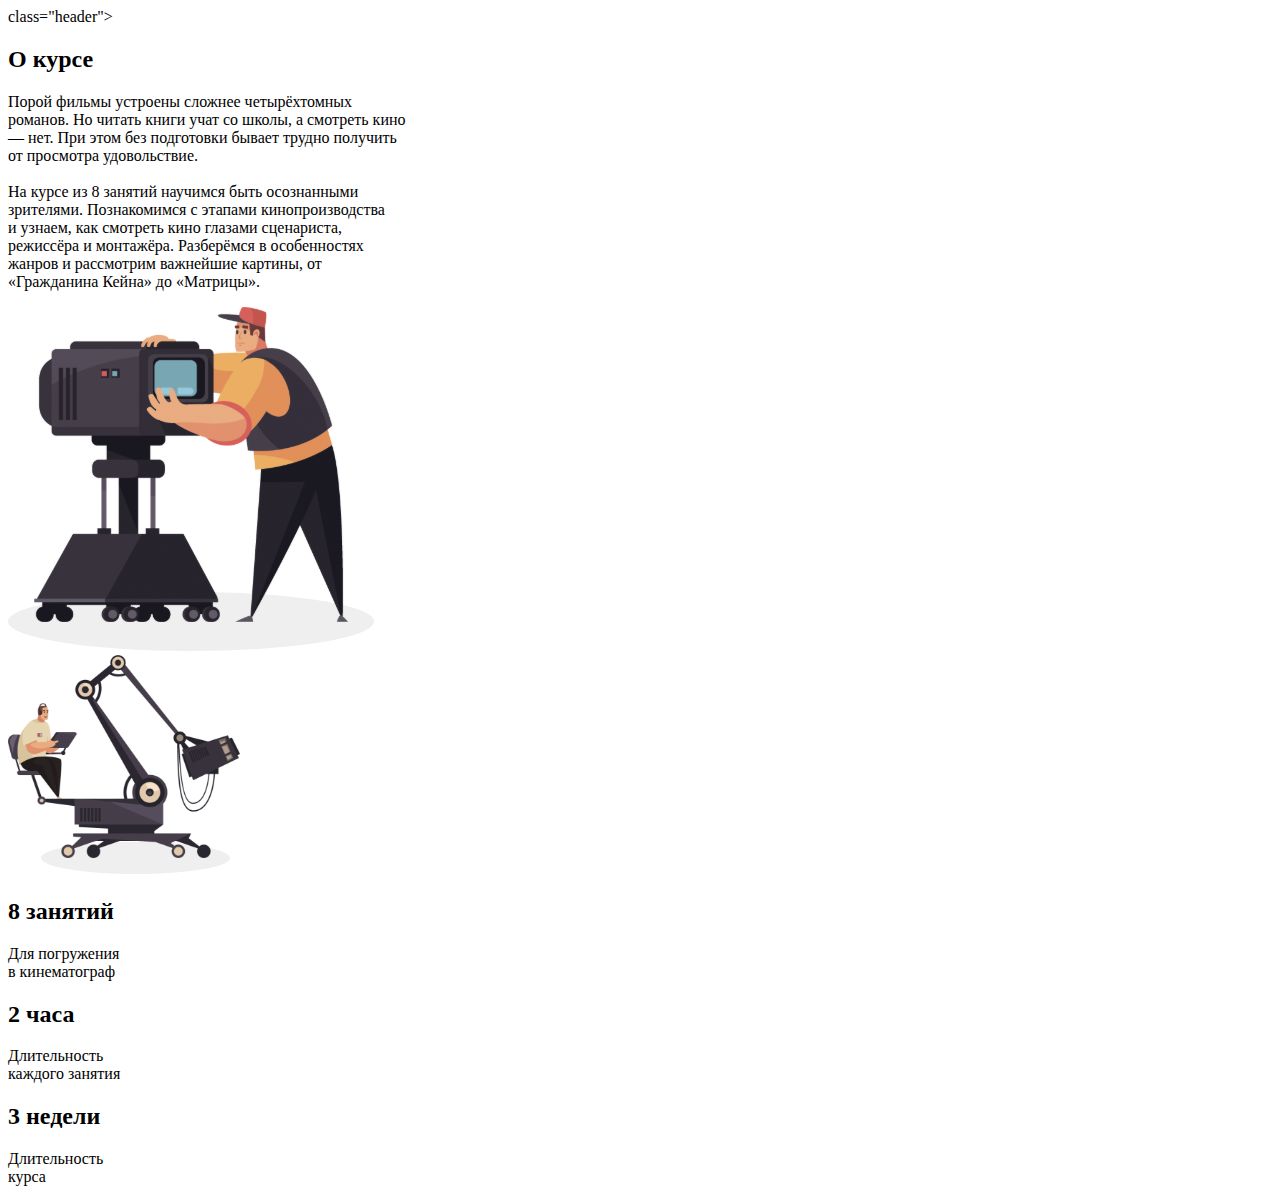
==== commit ebb39dad: "update" ====
--- a/index.html
+++ b/index.html
@@ -12,7 +12,7 @@
 </head>
 <body>
     <section class="paragraph2">
-        <div class="header"> <h2>О курсе</h2>
+        <div>class="header"> <h2>О курсе</h2>
         </div>
 
         <div class="course-text">
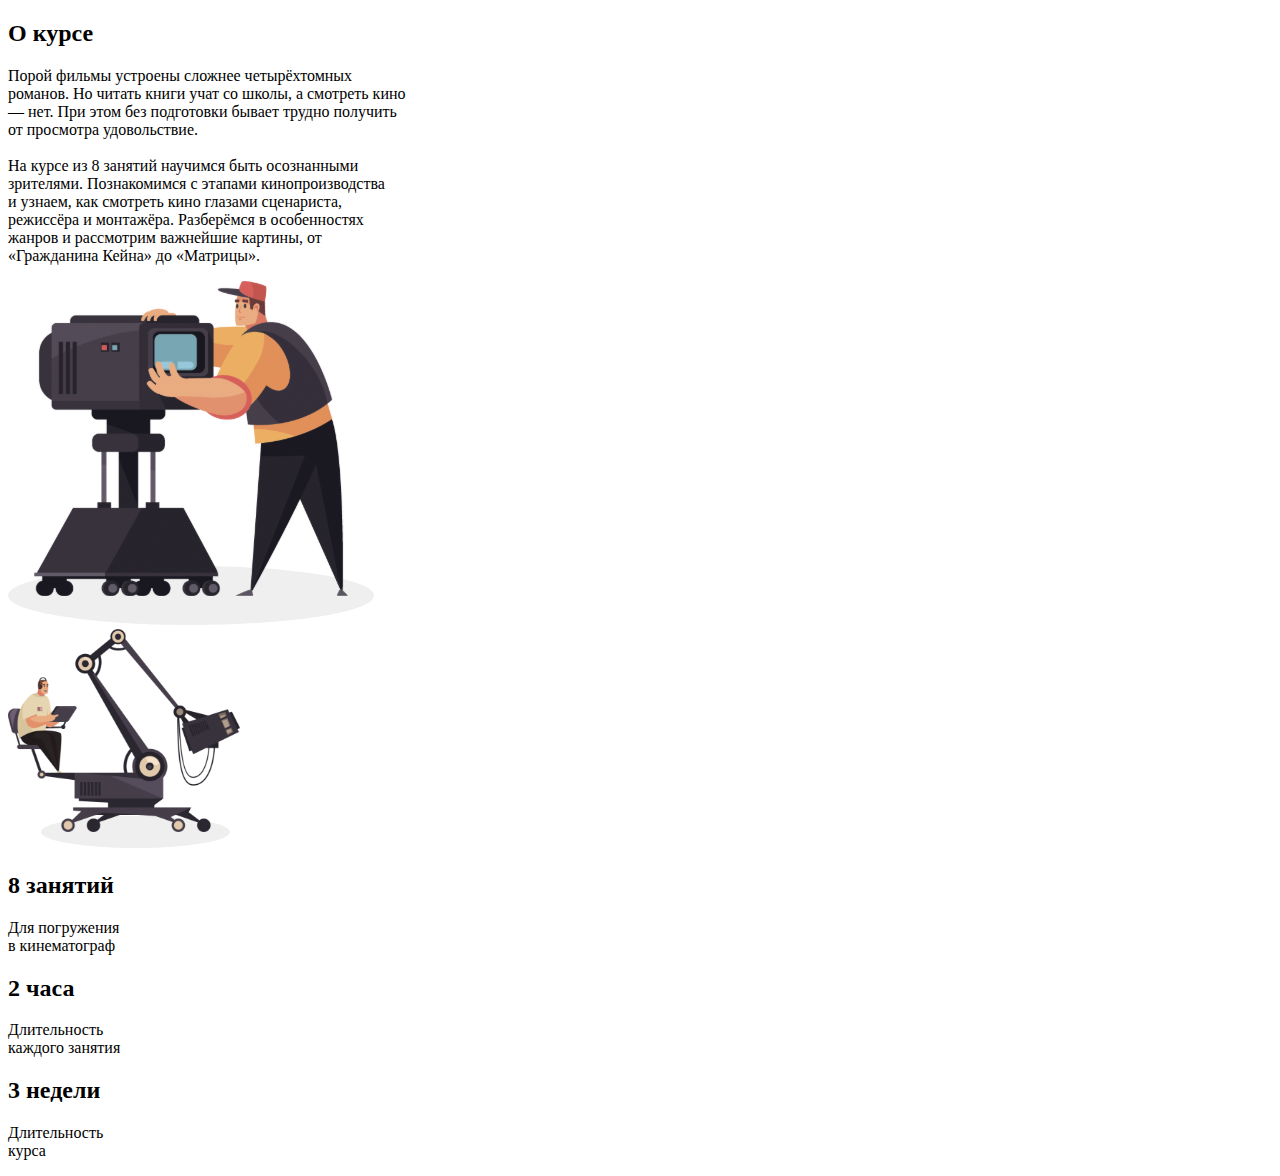
==== commit 34bf4b61: "update" ====
--- a/index.html
+++ b/index.html
@@ -12,8 +12,8 @@
 </head>
 <body>
     <section class="paragraph2">
-        <div>class="header"> <h2>О курсе</h2>
-        </div>
+         <h2>О курсе</h2>
+    
 
         <div class="course-text">
             <p>Порой фильмы устроены сложнее четырёхтомных <br> романов.
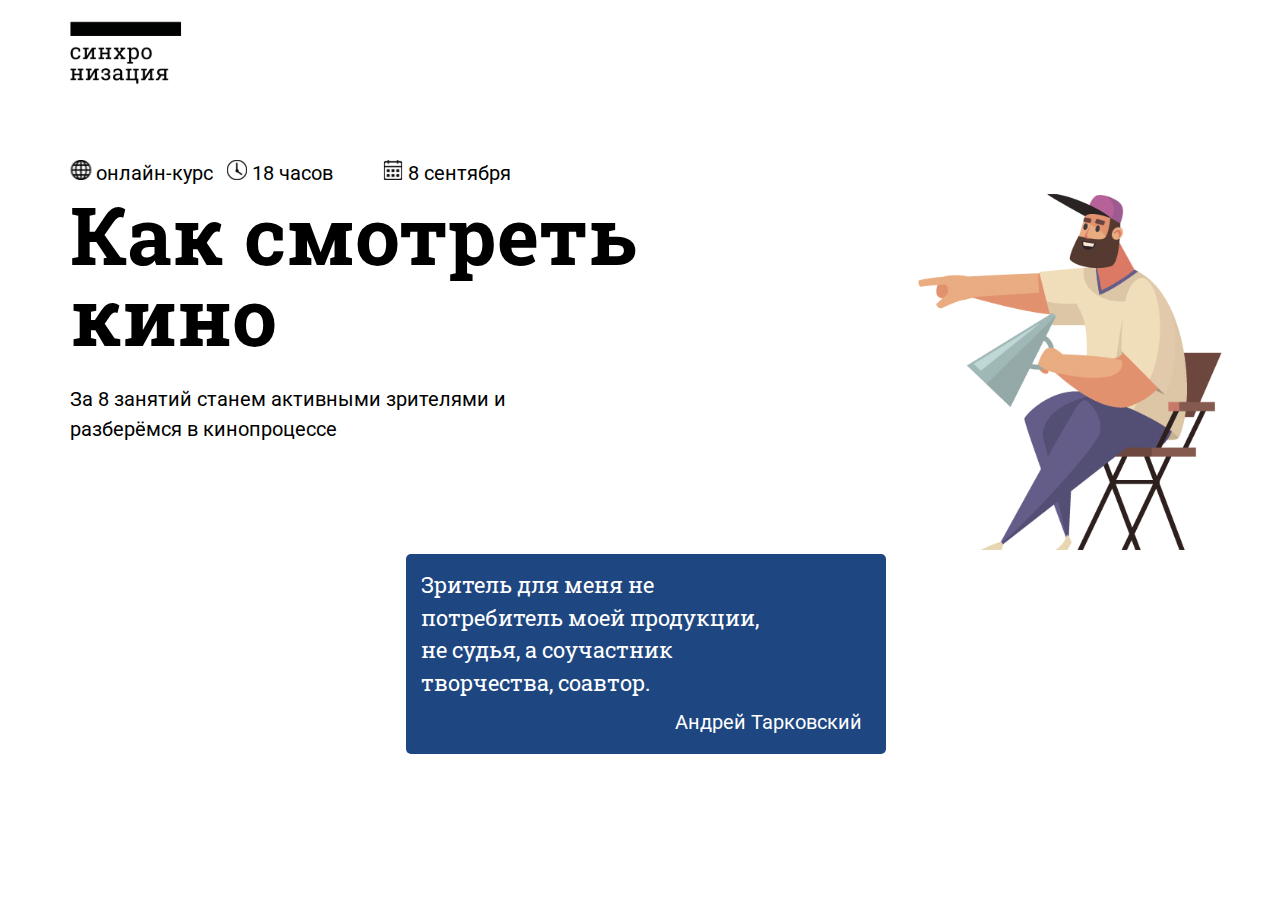
==== commit cb5d8366: "Merge pull request #1 from KananTamrazli/header" ====
--- a/index.html
+++ b/index.html
@@ -1,61 +1,63 @@
 <!DOCTYPE html>
-<html lang="en">
-
-<head>
-    <meta charset="UTF-8">
-    <meta name="viewport" content="width=device-width, initial-scale=1.0">
-    <title>Document</title>
-    <link rel="stylesheet" href="./style.css">
-    <link href="https://fonts.googleapis.com/css2?family=Roboto+Slab:wght@100..900&display=swap" rel="stylesheet">
-    <link href="https://fonts.googleapis.com/css2?family=Roboto+Slab:wght@100..900&family=Roboto:ital,wght@0,100;0,300;0,400;0,500;0,700;0,900;1,100;1,300;1,400;1,500;1,700;1,900&display=swap"
-        rel="stylesheet">
-</head>
-<body>
-    <section class="paragraph2">
-         <h2>О курсе</h2>
-    
-
-        <div class="course-text">
-            <p>Порой фильмы устроены сложнее четырёхтомных <br> романов.
-                Но читать книги учат со школы, а смотреть кино <br> — нет.
-                При этом без подготовки бывает трудно получить <br> от просмотра
-                удовольствие.
-                <br>
-                <br>
-                На курсе из 8 занятий научимся быть осознанными <br> зрителями.
-                Познакомимся с этапами кинопроизводства <br> и узнаем,
-                как смотреть кино глазами сценариста, <br> режиссёра и
-                монтажёра. Разберёмся в особенностях <br> жанров и рассмотрим
-                важнейшие картины, от <br> «Гражданина Кейна» до «Матрицы».
-            </p>
-            <img id="photograph" src="./pictures/Frame.svg" alt="picture1">
-        </div>
-
-        <article class="table">
-            <img id="worker-man" src="./pictures/picture2.svg" alt="picture2">
-
-            <div class="course-info">
-                <h2>8 занятий </h2>
-                <p>Для погружения <br>
-                    в кинематограф</p>
+<html lang="ru">
+    <head>
+        <meta charset="UTF-8">
+        <meta name="viewport" content="width=device-width, initial-scale=1.0">
+        <title>kak smotret kino</title>
+        <link rel="preconnect" href="https://fonts.googleapis.com">
+        <link rel="preconnect" href="https://fonts.gstatic.com" crossorigin>
+        <link
+            href="https://fonts.googleapis.com/css2?family=Roboto&family=Roboto+Slab:wght@400;700&display=swap"
+            rel="stylesheet">
+        <link
+            href="https://fonts.googleapis.com/css2?family=Roboto:wght@400;700&display=swap"
+            rel="stylesheet">
+        <link rel="stylesheet" href="css/style.css">
+    </head>
+    <body>
+        <section>
+            <div class="container">
+                <div class="block">
+                    <div>
+                        <header class="header">
+                            <img src="images/logo.svg" alt="logo">
+                        </header>
+                    </div>
+                    <div class="div-header">
+                        <div class="drop">
+                            <img class="logo" src="images/globe.svg" alt>
+                            <p class="text">онлайн-курс</p>
+                        </div>
+                        <div class="drop">
+                            <img class="logo" src="images/img_135744.svg" alt>
+                            <p class="text">18 часов </p>
+                        </div>
+                        <div class="drop">
+                            <img class="logo" src="images/calendar_2.svg" alt>
+                            <p class="text">8 сентября </p>
+                        </div>
+                    </div>
+                    <div class="container1">
+                        <div class="item">
+                            <h1>Как смотреть кино</h1>
+                            <p class="paragraph">За 8 занятий станем активными
+                                зрителями
+                                и разберёмся в кинопроцессе</p>
+                        </div>
+                        <div class="item2">
+                            <img class="image" src="images/noroot_1.svg" alt>
+                        </div>
+                    </div>
+                    <div class="div-rectangle">
+                        <div class="rectangle">
+                            <p id="text">Зритель для меня
+                                не потребитель моей продукции, не судья, а
+                                соучастник творчества, соавтор. </p>
+                            <p id="author">Андрей Тарковский</p>
+                        </div>
+                    </div>
+                </div>
             </div>
-
-            <div class="course-info">
-                <h2>2 часа</h2>
-                <p>Длительность <br>
-                    каждого занятия</p>
-            </div>
-
-            <div class="course-info">
-                <h2>3 недели</h2>
-                <p>Длительность <br>
-                    курса</p>
-            </div>
-
-        </article>
-    </section>
-
-    
-</body>
-
+        </section>
+    </body>
 </html>--- a/css/style.css
+++ b/css/style.css
@@ -0,0 +1,214 @@
+* {
+    margin: 0;
+    padding: 0;
+    box-sizing: border-box;
+}
+
+.container {
+    width: 90%;
+    margin-top: 20px;
+    height: 100vh;
+    margin-left: 70px;
+}
+
+.div-header {
+    display: flex;
+}
+
+.drop {
+    margin-top: 70px;
+}
+
+.logo {
+    width: 22px;
+    height: 20px;
+}
+
+.text {
+    width: 130px;
+    height: 32px;
+    font-family: "Roboto", sans-serif;
+    font-weight: 400;
+    display: inline-block;
+    font-size: 20px;
+    line-height: 23px;
+}
+
+h1 {
+    width: 80%;
+    height: 190px;
+    font-family: "Roboto Slab", serif;
+    font-weight: 700;
+    font-size: 80px;
+    line-height: 81.11px;
+}
+
+.paragraph {
+    width: 60%;
+    height: 62px;
+    font-family: "Roboto", sans-serif;
+    font-weight: 400;
+    font-style: normal;
+    font-size: 20px;
+    line-height: 30px;
+}
+
+.container1 {
+    display: flex;
+    justify-content: space-between;
+}
+
+.image {
+    width: 304px;
+    height: 356px;
+}
+
+.div-rectangle {
+    display: flex;
+    justify-content: center;
+}
+
+.rectangle {
+    width: 480px;
+    height: 200px;
+    border-radius: 5px;
+    background-color: #1E4681;
+}
+
+.rectangle #text {
+    width: 80%;
+    height: 113px;
+    font-family: "Roboto Slab", serif;
+    font-weight: 400;
+    font-size: 22px;
+    line-height: 32.5px;
+    color: #FFFFFF;
+    padding: 15px;
+}
+
+.rectangle #author {
+    font-family: "Roboto", sans-serif;
+    font-weight: 400;
+    margin-top: 55px;
+    width: 95%;
+    height: 45.64px;
+    font-size: 20px;
+    line-height: 1px;
+    text-align: right;
+    color: #FFFFFF;
+}
+
+@media screen and (min-width: 992px) and (max-width:1279px) {
+
+    h1 {
+        width: 400px;
+        height: 110.04px;
+        font-size: 46px;
+        line-height: 46.64px;
+    }
+
+    .paragraph {
+        width: 80%;
+        height: 36px;
+        font-size: 12px;
+        line-height: 18px;
+    }
+
+    .image {
+        width: 176.07px;
+        height: 206.18px;
+    }
+
+    .rectangle {
+        width: 300px;
+        height: 125px;
+        border-radius: 2.9px;
+    }
+
+    .rectangle #text {
+        width: 249px;
+        height: 50px;
+        font-size: 14px;
+        line-height: 18px;
+        padding-bottom: 0;
+        margin-top: 0;
+    }
+
+    .rectangle #author {
+        font-size: 12px;
+        line-height: 15.6px;
+        margin-right: 20px;
+    }
+}
+
+@media screen and (min-width:320px) and (max-width:991px) {
+    .div-header {
+        width: 100%;
+        margin-top: 30px;
+        margin-bottom: 0;
+
+    }
+
+    .logo {
+        width: 15px;
+        height: 15px;
+    }
+
+    .text {
+        width: 120px;
+        height: 18.53px;
+        font-size: 18px;
+        line-height: 13.8px;
+        margin-left: 10px;
+    }
+
+    .drop {
+        display: flex;
+    }
+
+    h1 {
+        width: 292.63px;
+        height: 88.53px;
+        font-size: 37px;
+        line-height: 37.51px;
+        margin-top: 20px;
+    }
+
+    .paragraph {
+        width: 250px;
+        height: 28.96px;
+        font-size: 12px;
+        line-height: 15px;
+    }
+
+    .item2 {
+        display: flex;
+        justify-content: flex-end;
+    }
+
+    .image {
+        width: 141.66px;
+        height: 165.89px;
+    }
+
+    .rectangle {
+        width: 225.36px;
+        height: 93.19px;
+        border-radius: 2.33px;
+    }
+
+    .rectangle #text {
+        width: 200.64px;
+        height: 52.65px;
+        font-size: 11px;
+        line-height: 14.3px;
+    }
+
+    .rectangle #author {
+        width: 100%;
+        margin-top: 25px;
+        padding-right: 10px;
+        font-size: 11px;
+        line-height: 13px;
+    }
+}